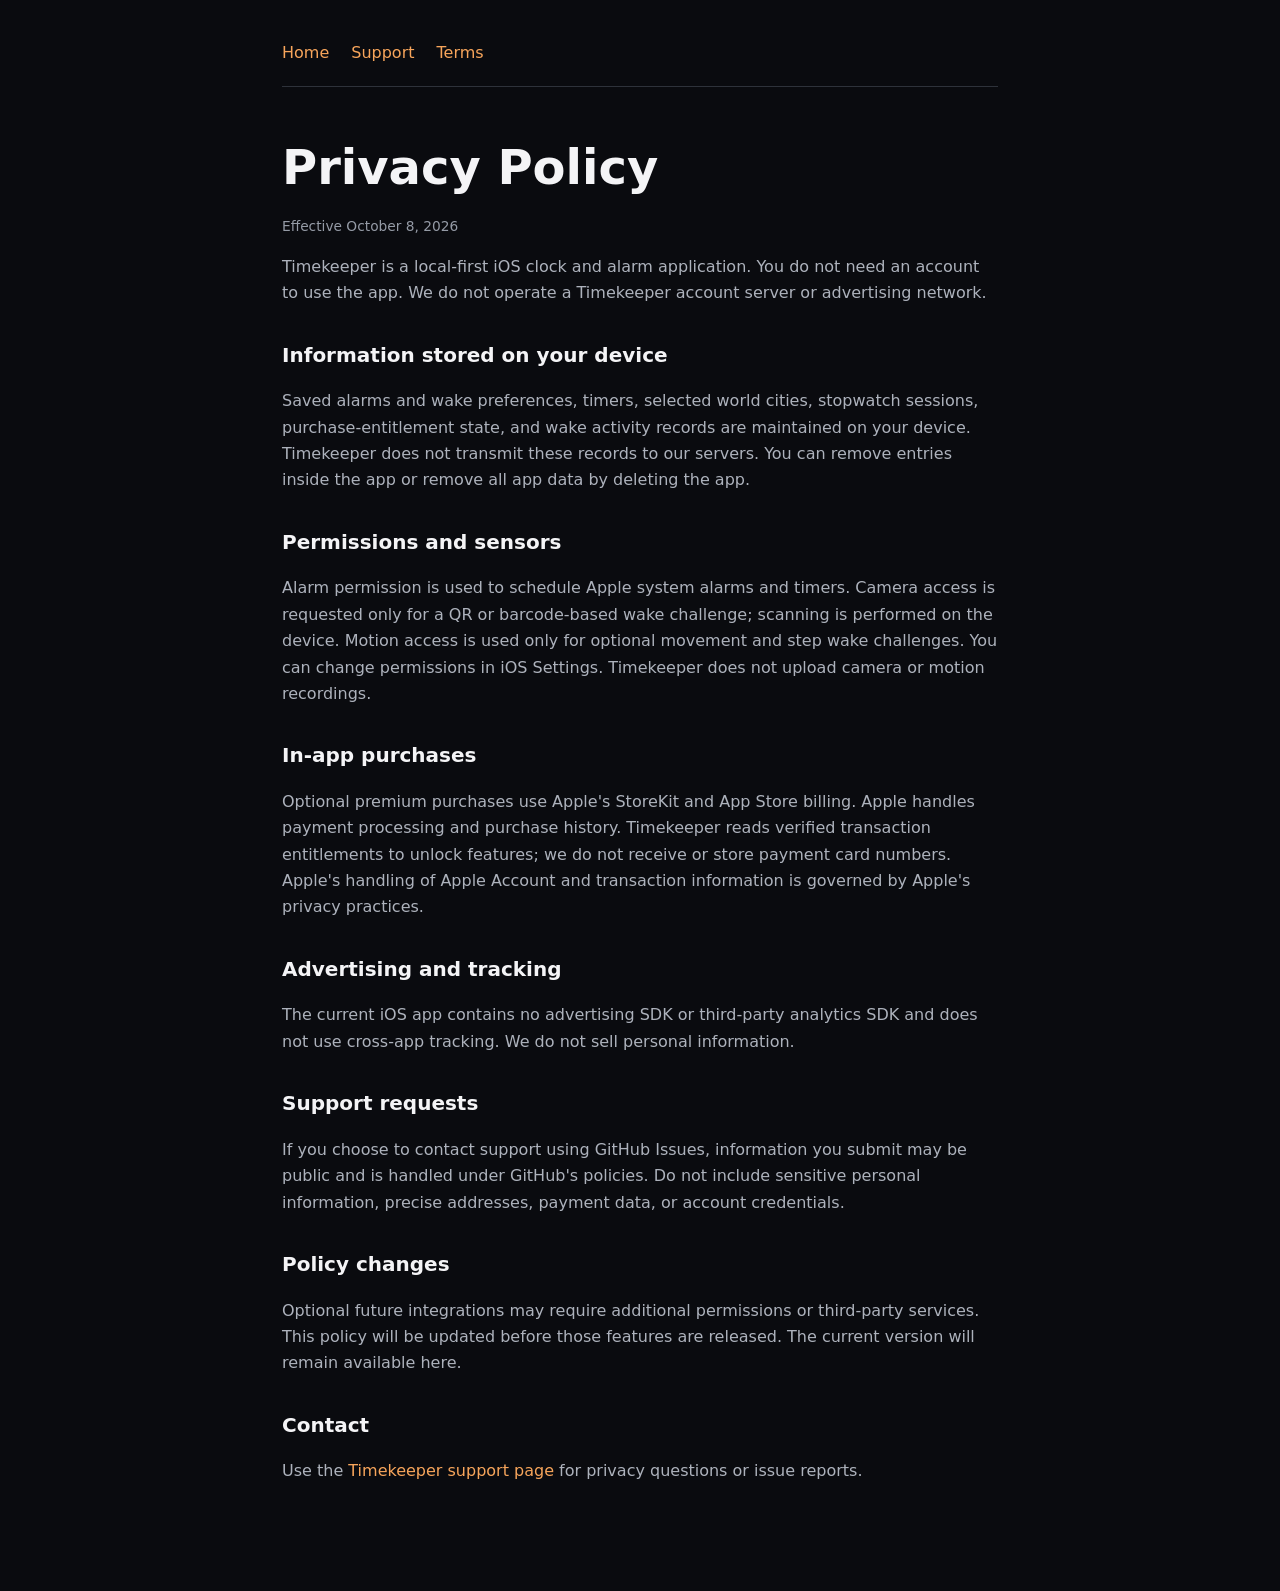
==== privacy.html @ b485f5c5 "Publish Timekeeper privacy terms and support pages" ====
<!doctype html><html lang="en"><head><meta charset="utf-8"><meta name="viewport" content="width=device-width,initial-scale=1"><title>Privacy Policy — Timekeeper</title><link rel="stylesheet" href="style.css"></head><body><main>
<nav><a href="index.html">Home</a><a href="support.html">Support</a><a href="terms.html">Terms</a></nav>
<h1>Privacy Policy</h1><p class="small">Effective October 8, 2026</p>
<p>Timekeeper is a local-first iOS clock and alarm application. You do not need an account to use the app. We do not operate a Timekeeper account server or advertising network.</p>
<h2>Information stored on your device</h2>
<p>Saved alarms and wake preferences, timers, selected world cities, stopwatch sessions, purchase-entitlement state, and wake activity records are maintained on your device. Timekeeper does not transmit these records to our servers. You can remove entries inside the app or remove all app data by deleting the app.</p>
<h2>Permissions and sensors</h2>
<p>Alarm permission is used to schedule Apple system alarms and timers. Camera access is requested only for a QR or barcode-based wake challenge; scanning is performed on the device. Motion access is used only for optional movement and step wake challenges. You can change permissions in iOS Settings. Timekeeper does not upload camera or motion recordings.</p>
<h2>In-app purchases</h2>
<p>Optional premium purchases use Apple's StoreKit and App Store billing. Apple handles payment processing and purchase history. Timekeeper reads verified transaction entitlements to unlock features; we do not receive or store payment card numbers. Apple's handling of Apple Account and transaction information is governed by Apple's privacy practices.</p>
<h2>Advertising and tracking</h2><p>The current iOS app contains no advertising SDK or third-party analytics SDK and does not use cross-app tracking. We do not sell personal information.</p>
<h2>Support requests</h2><p>If you choose to contact support using GitHub Issues, information you submit may be public and is handled under GitHub's policies. Do not include sensitive personal information, precise addresses, payment data, or account credentials.</p>
<h2>Policy changes</h2><p>Optional future integrations may require additional permissions or third-party services. This policy will be updated before those features are released. The current version will remain available here.</p>
<h2>Contact</h2><p>Use the <a href="support.html">Timekeeper support page</a> for privacy questions or issue reports.</p>
</main></body></html>
---- style.css ----
:root {color-scheme:dark;--bg:#0a0b0f;--panel:#15171c;--line:#2e323a;--text:#f4f4f6;--muted:#adb2bc;--sun:#f7a55b;}
*{box-sizing:border-box}
body{margin:0;background:var(--bg);color:var(--text);font:16px/1.65 -apple-system,BlinkMacSystemFont,system-ui,sans-serif}
main{max-width:760px;margin:0 auto;padding:40px 22px 90px}
nav{display:flex;gap:22px;flex-wrap:wrap;margin-bottom:54px;padding-bottom:20px;border-bottom:1px solid var(--line)}
a{color:var(--sun);text-decoration:none}a:hover{text-decoration:underline}
h1{font-size:clamp(2rem,5vw,3rem);line-height:1.12;margin:0 0 20px}h2{font-size:1.25rem;margin-top:32px}
p,li{color:var(--muted)}strong{color:var(--text)}
.card{background:var(--panel);border:1px solid var(--line);border-radius:18px;padding:20px;margin:20px 0}
.small{font-size:.86rem;color:#959ba6}
.brand{color:var(--sun);font-weight:700}
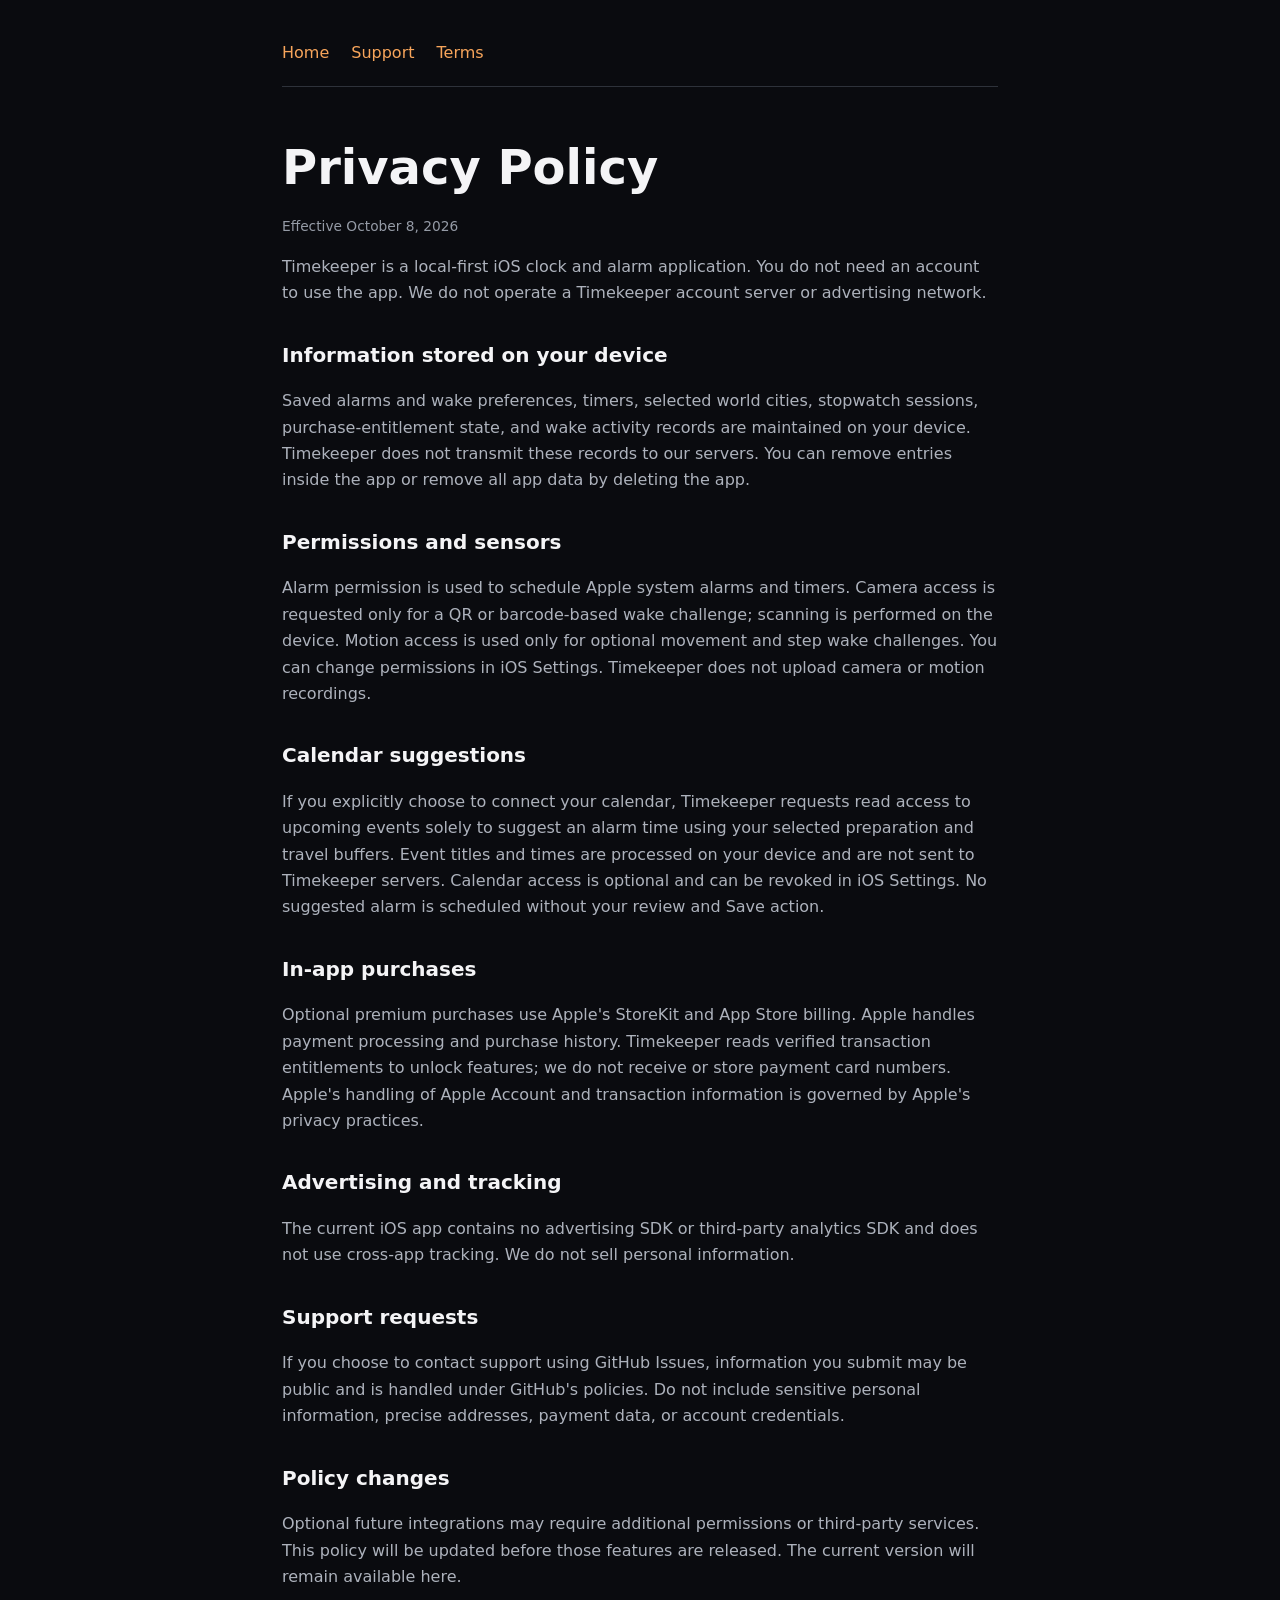
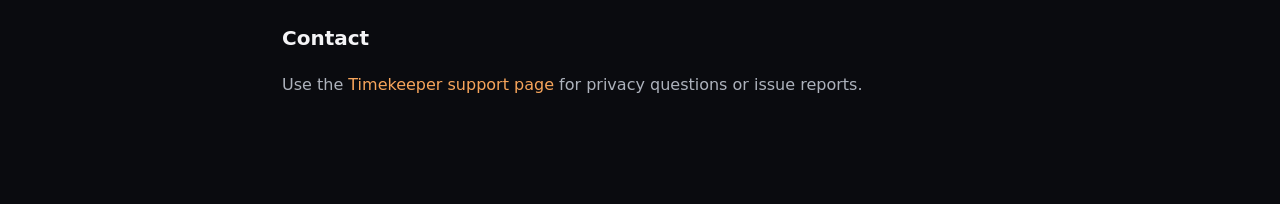
==== commit bc74fc6e: "Disclose optional on-device calendar suggestions" ====
--- a/privacy.html
+++ b/privacy.html
@@ -6,6 +6,7 @@
 <p>Saved alarms and wake preferences, timers, selected world cities, stopwatch sessions, purchase-entitlement state, and wake activity records are maintained on your device. Timekeeper does not transmit these records to our servers. You can remove entries inside the app or remove all app data by deleting the app.</p>
 <h2>Permissions and sensors</h2>
 <p>Alarm permission is used to schedule Apple system alarms and timers. Camera access is requested only for a QR or barcode-based wake challenge; scanning is performed on the device. Motion access is used only for optional movement and step wake challenges. You can change permissions in iOS Settings. Timekeeper does not upload camera or motion recordings.</p>
+<h2>Calendar suggestions</h2><p>If you explicitly choose to connect your calendar, Timekeeper requests read access to upcoming events solely to suggest an alarm time using your selected preparation and travel buffers. Event titles and times are processed on your device and are not sent to Timekeeper servers. Calendar access is optional and can be revoked in iOS Settings. No suggested alarm is scheduled without your review and Save action.</p>
 <h2>In-app purchases</h2>
 <p>Optional premium purchases use Apple's StoreKit and App Store billing. Apple handles payment processing and purchase history. Timekeeper reads verified transaction entitlements to unlock features; we do not receive or store payment card numbers. Apple's handling of Apple Account and transaction information is governed by Apple's privacy practices.</p>
 <h2>Advertising and tracking</h2><p>The current iOS app contains no advertising SDK or third-party analytics SDK and does not use cross-app tracking. We do not sell personal information.</p>
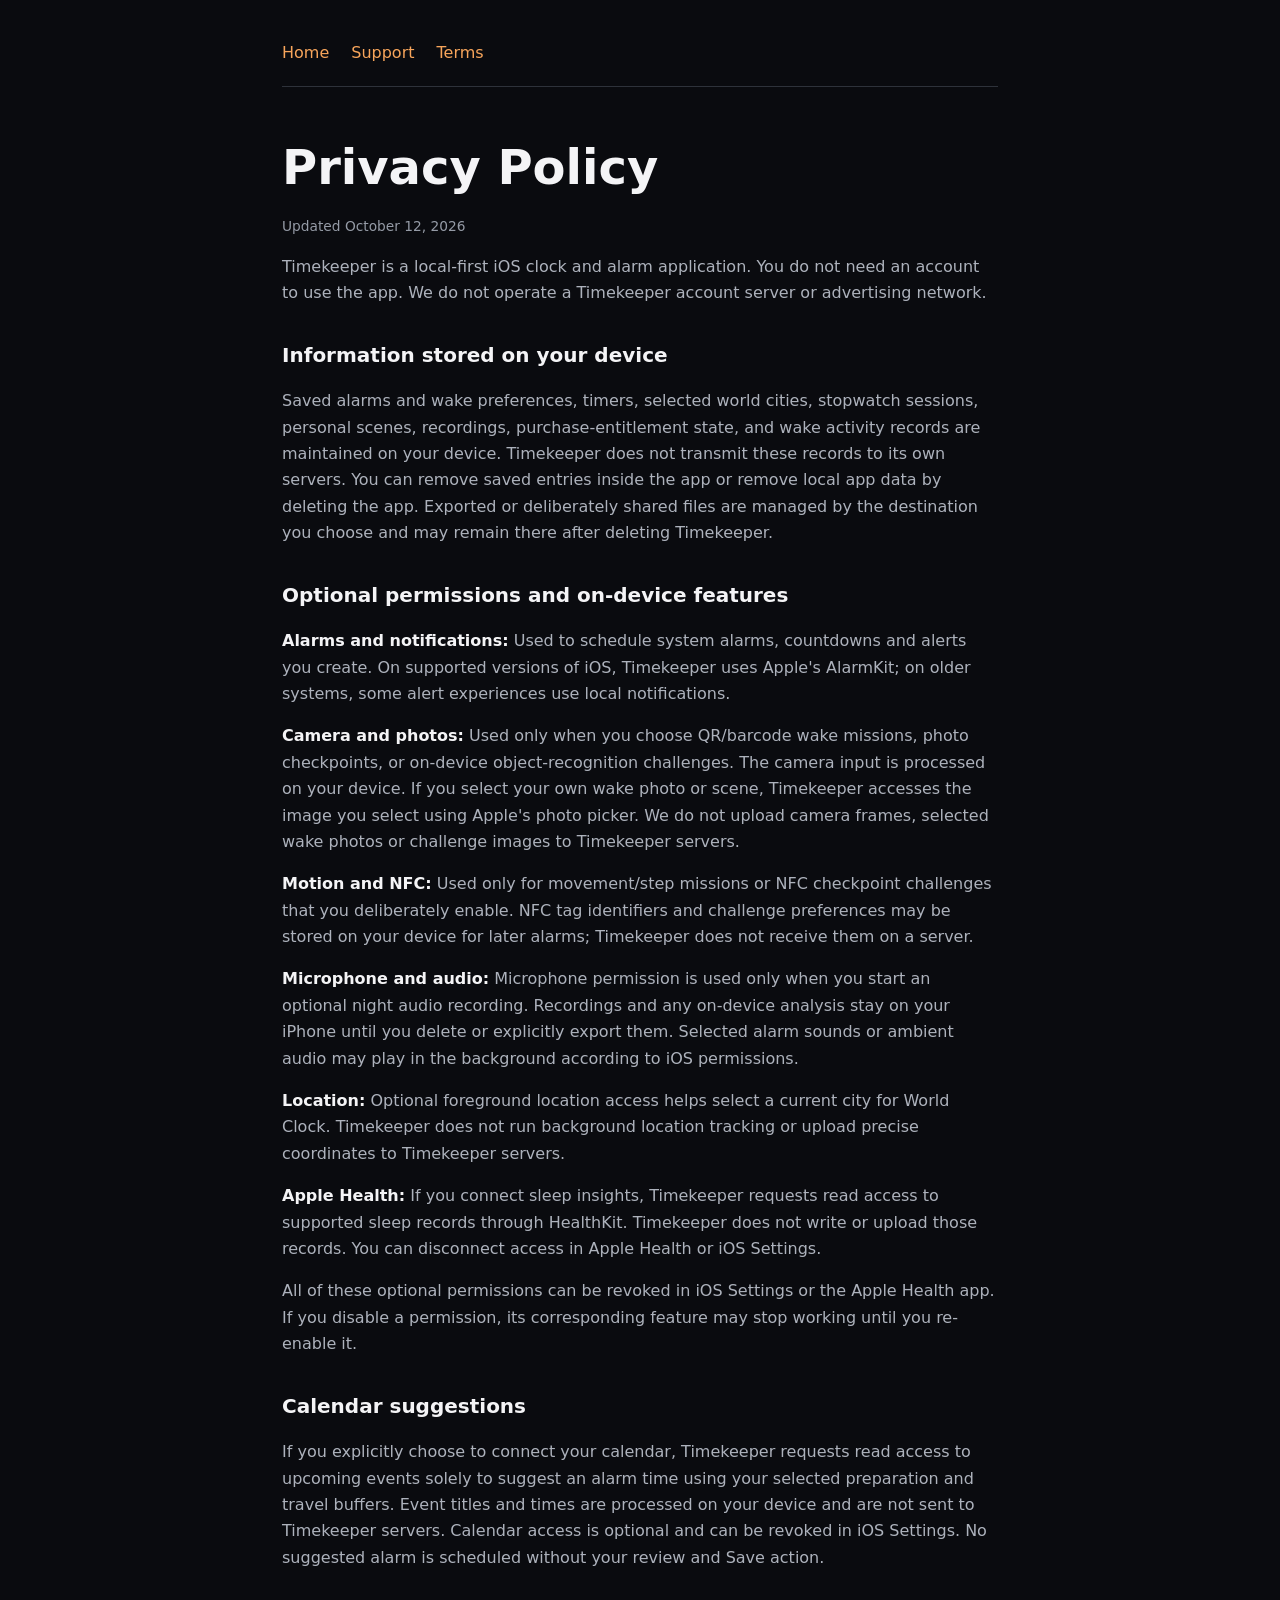
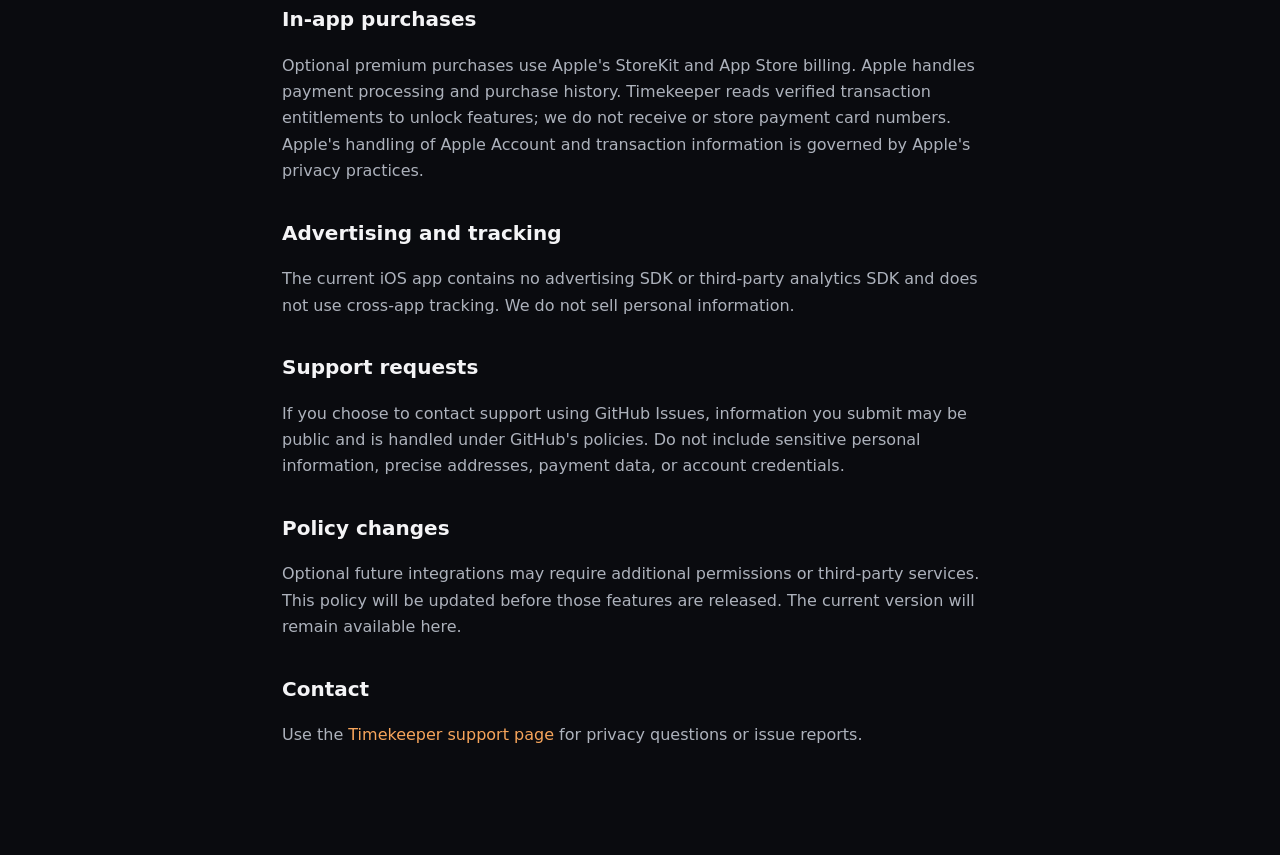
==== commit 3019706b: "Align Timekeeper privacy and alarm terms with optional features" ====
--- a/privacy.html
+++ b/privacy.html
@@ -1,11 +1,17 @@
-<!doctype html><html lang="en"><head><meta charset="utf-8"><meta name="viewport" content="width=device-width,initial-scale=1"><title>Privacy Policy — Timekeeper</title><link rel="stylesheet" href="style.css"></head><body><main>
+<!doctype html><html lang="en"><head><meta charset="utf-8"><meta name="viewport" content="width=device-width,initial-scale=1"><title>Privacy Policy — Timekeeper</title><link rel="icon" type="image/png" href="favicon.png"><link rel="apple-touch-icon" href="apple-touch-icon.png"><link rel="stylesheet" href="style.css"></head><body><main>
 <nav><a href="index.html">Home</a><a href="support.html">Support</a><a href="terms.html">Terms</a></nav>
-<h1>Privacy Policy</h1><p class="small">Effective October 8, 2026</p>
+<h1>Privacy Policy</h1><p class="small">Updated October 12, 2026</p>
 <p>Timekeeper is a local-first iOS clock and alarm application. You do not need an account to use the app. We do not operate a Timekeeper account server or advertising network.</p>
 <h2>Information stored on your device</h2>
-<p>Saved alarms and wake preferences, timers, selected world cities, stopwatch sessions, purchase-entitlement state, and wake activity records are maintained on your device. Timekeeper does not transmit these records to our servers. You can remove entries inside the app or remove all app data by deleting the app.</p>
-<h2>Permissions and sensors</h2>
-<p>Alarm permission is used to schedule Apple system alarms and timers. Camera access is requested only for a QR or barcode-based wake challenge; scanning is performed on the device. Motion access is used only for optional movement and step wake challenges. You can change permissions in iOS Settings. Timekeeper does not upload camera or motion recordings.</p>
+<p>Saved alarms and wake preferences, timers, selected world cities, stopwatch sessions, personal scenes, recordings, purchase-entitlement state, and wake activity records are maintained on your device. Timekeeper does not transmit these records to its own servers. You can remove saved entries inside the app or remove local app data by deleting the app. Exported or deliberately shared files are managed by the destination you choose and may remain there after deleting Timekeeper.</p>
+<h2>Optional permissions and on-device features</h2>
+<p><strong>Alarms and notifications:</strong> Used to schedule system alarms, countdowns and alerts you create. On supported versions of iOS, Timekeeper uses Apple's AlarmKit; on older systems, some alert experiences use local notifications.</p>
+<p><strong>Camera and photos:</strong> Used only when you choose QR/barcode wake missions, photo checkpoints, or on-device object-recognition challenges. The camera input is processed on your device. If you select your own wake photo or scene, Timekeeper accesses the image you select using Apple's photo picker. We do not upload camera frames, selected wake photos or challenge images to Timekeeper servers.</p>
+<p><strong>Motion and NFC:</strong> Used only for movement/step missions or NFC checkpoint challenges that you deliberately enable. NFC tag identifiers and challenge preferences may be stored on your device for later alarms; Timekeeper does not receive them on a server.</p>
+<p><strong>Microphone and audio:</strong> Microphone permission is used only when you start an optional night audio recording. Recordings and any on-device analysis stay on your iPhone until you delete or explicitly export them. Selected alarm sounds or ambient audio may play in the background according to iOS permissions.</p>
+<p><strong>Location:</strong> Optional foreground location access helps select a current city for World Clock. Timekeeper does not run background location tracking or upload precise coordinates to Timekeeper servers.</p>
+<p><strong>Apple Health:</strong> If you connect sleep insights, Timekeeper requests read access to supported sleep records through HealthKit. Timekeeper does not write or upload those records. You can disconnect access in Apple Health or iOS Settings.</p>
+<p>All of these optional permissions can be revoked in iOS Settings or the Apple Health app. If you disable a permission, its corresponding feature may stop working until you re-enable it.</p>
 <h2>Calendar suggestions</h2><p>If you explicitly choose to connect your calendar, Timekeeper requests read access to upcoming events solely to suggest an alarm time using your selected preparation and travel buffers. Event titles and times are processed on your device and are not sent to Timekeeper servers. Calendar access is optional and can be revoked in iOS Settings. No suggested alarm is scheduled without your review and Save action.</p>
 <h2>In-app purchases</h2>
 <p>Optional premium purchases use Apple's StoreKit and App Store billing. Apple handles payment processing and purchase history. Timekeeper reads verified transaction entitlements to unlock features; we do not receive or store payment card numbers. Apple's handling of Apple Account and transaction information is governed by Apple's privacy practices.</p>
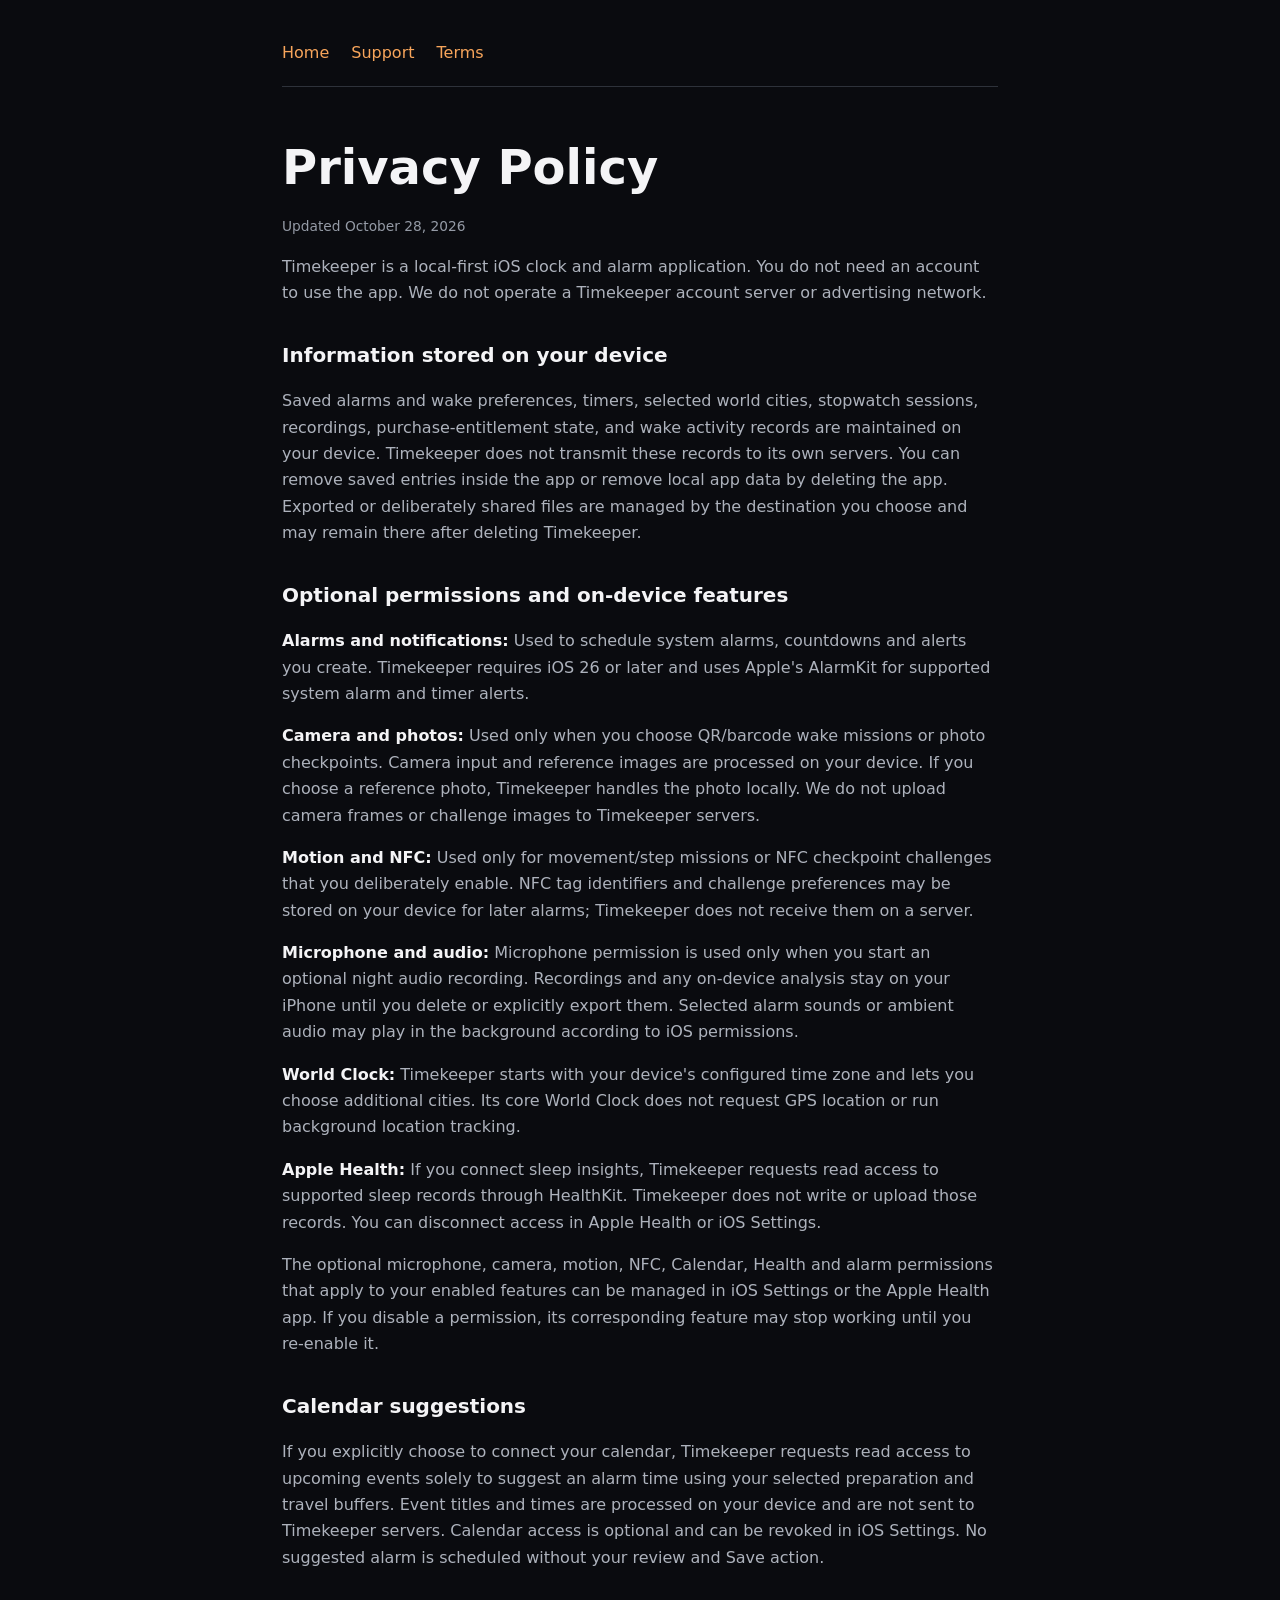
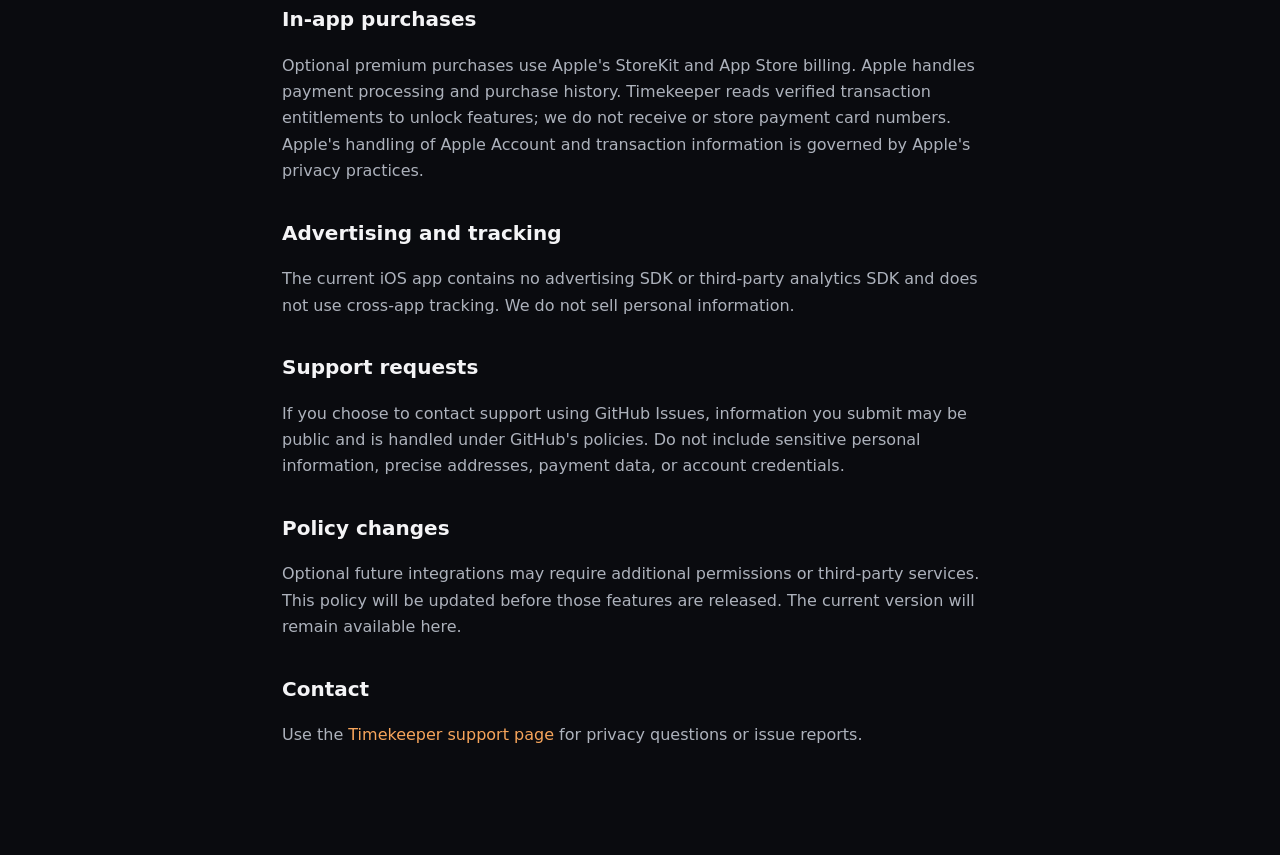
==== commit d79ac6de: "Align public privacy copy with shipped iOS 26 requirements and verified features" ====
--- a/privacy.html
+++ b/privacy.html
@@ -1,17 +1,17 @@
 <!doctype html><html lang="en"><head><meta charset="utf-8"><meta name="viewport" content="width=device-width,initial-scale=1"><title>Privacy Policy — Timekeeper</title><link rel="icon" type="image/png" href="favicon.png"><link rel="apple-touch-icon" href="apple-touch-icon.png"><link rel="stylesheet" href="style.css"></head><body><main>
 <nav><a href="index.html">Home</a><a href="support.html">Support</a><a href="terms.html">Terms</a></nav>
-<h1>Privacy Policy</h1><p class="small">Updated October 12, 2026</p>
+<h1>Privacy Policy</h1><p class="small">Updated October 28, 2026</p>
 <p>Timekeeper is a local-first iOS clock and alarm application. You do not need an account to use the app. We do not operate a Timekeeper account server or advertising network.</p>
 <h2>Information stored on your device</h2>
-<p>Saved alarms and wake preferences, timers, selected world cities, stopwatch sessions, personal scenes, recordings, purchase-entitlement state, and wake activity records are maintained on your device. Timekeeper does not transmit these records to its own servers. You can remove saved entries inside the app or remove local app data by deleting the app. Exported or deliberately shared files are managed by the destination you choose and may remain there after deleting Timekeeper.</p>
+<p>Saved alarms and wake preferences, timers, selected world cities, stopwatch sessions, recordings, purchase-entitlement state, and wake activity records are maintained on your device. Timekeeper does not transmit these records to its own servers. You can remove saved entries inside the app or remove local app data by deleting the app. Exported or deliberately shared files are managed by the destination you choose and may remain there after deleting Timekeeper.</p>
 <h2>Optional permissions and on-device features</h2>
-<p><strong>Alarms and notifications:</strong> Used to schedule system alarms, countdowns and alerts you create. On supported versions of iOS, Timekeeper uses Apple's AlarmKit; on older systems, some alert experiences use local notifications.</p>
-<p><strong>Camera and photos:</strong> Used only when you choose QR/barcode wake missions, photo checkpoints, or on-device object-recognition challenges. The camera input is processed on your device. If you select your own wake photo or scene, Timekeeper accesses the image you select using Apple's photo picker. We do not upload camera frames, selected wake photos or challenge images to Timekeeper servers.</p>
+<p><strong>Alarms and notifications:</strong> Used to schedule system alarms, countdowns and alerts you create. Timekeeper requires iOS 26 or later and uses Apple's AlarmKit for supported system alarm and timer alerts.</p>
+<p><strong>Camera and photos:</strong> Used only when you choose QR/barcode wake missions or photo checkpoints. Camera input and reference images are processed on your device. If you choose a reference photo, Timekeeper handles the photo locally. We do not upload camera frames or challenge images to Timekeeper servers.</p>
 <p><strong>Motion and NFC:</strong> Used only for movement/step missions or NFC checkpoint challenges that you deliberately enable. NFC tag identifiers and challenge preferences may be stored on your device for later alarms; Timekeeper does not receive them on a server.</p>
 <p><strong>Microphone and audio:</strong> Microphone permission is used only when you start an optional night audio recording. Recordings and any on-device analysis stay on your iPhone until you delete or explicitly export them. Selected alarm sounds or ambient audio may play in the background according to iOS permissions.</p>
-<p><strong>Location:</strong> Optional foreground location access helps select a current city for World Clock. Timekeeper does not run background location tracking or upload precise coordinates to Timekeeper servers.</p>
+<p><strong>World Clock:</strong> Timekeeper starts with your device's configured time zone and lets you choose additional cities. Its core World Clock does not request GPS location or run background location tracking.</p>
 <p><strong>Apple Health:</strong> If you connect sleep insights, Timekeeper requests read access to supported sleep records through HealthKit. Timekeeper does not write or upload those records. You can disconnect access in Apple Health or iOS Settings.</p>
-<p>All of these optional permissions can be revoked in iOS Settings or the Apple Health app. If you disable a permission, its corresponding feature may stop working until you re-enable it.</p>
+<p>The optional microphone, camera, motion, NFC, Calendar, Health and alarm permissions that apply to your enabled features can be managed in iOS Settings or the Apple Health app. If you disable a permission, its corresponding feature may stop working until you re-enable it.</p>
 <h2>Calendar suggestions</h2><p>If you explicitly choose to connect your calendar, Timekeeper requests read access to upcoming events solely to suggest an alarm time using your selected preparation and travel buffers. Event titles and times are processed on your device and are not sent to Timekeeper servers. Calendar access is optional and can be revoked in iOS Settings. No suggested alarm is scheduled without your review and Save action.</p>
 <h2>In-app purchases</h2>
 <p>Optional premium purchases use Apple's StoreKit and App Store billing. Apple handles payment processing and purchase history. Timekeeper reads verified transaction entitlements to unlock features; we do not receive or store payment card numbers. Apple's handling of Apple Account and transaction information is governed by Apple's privacy practices.</p>
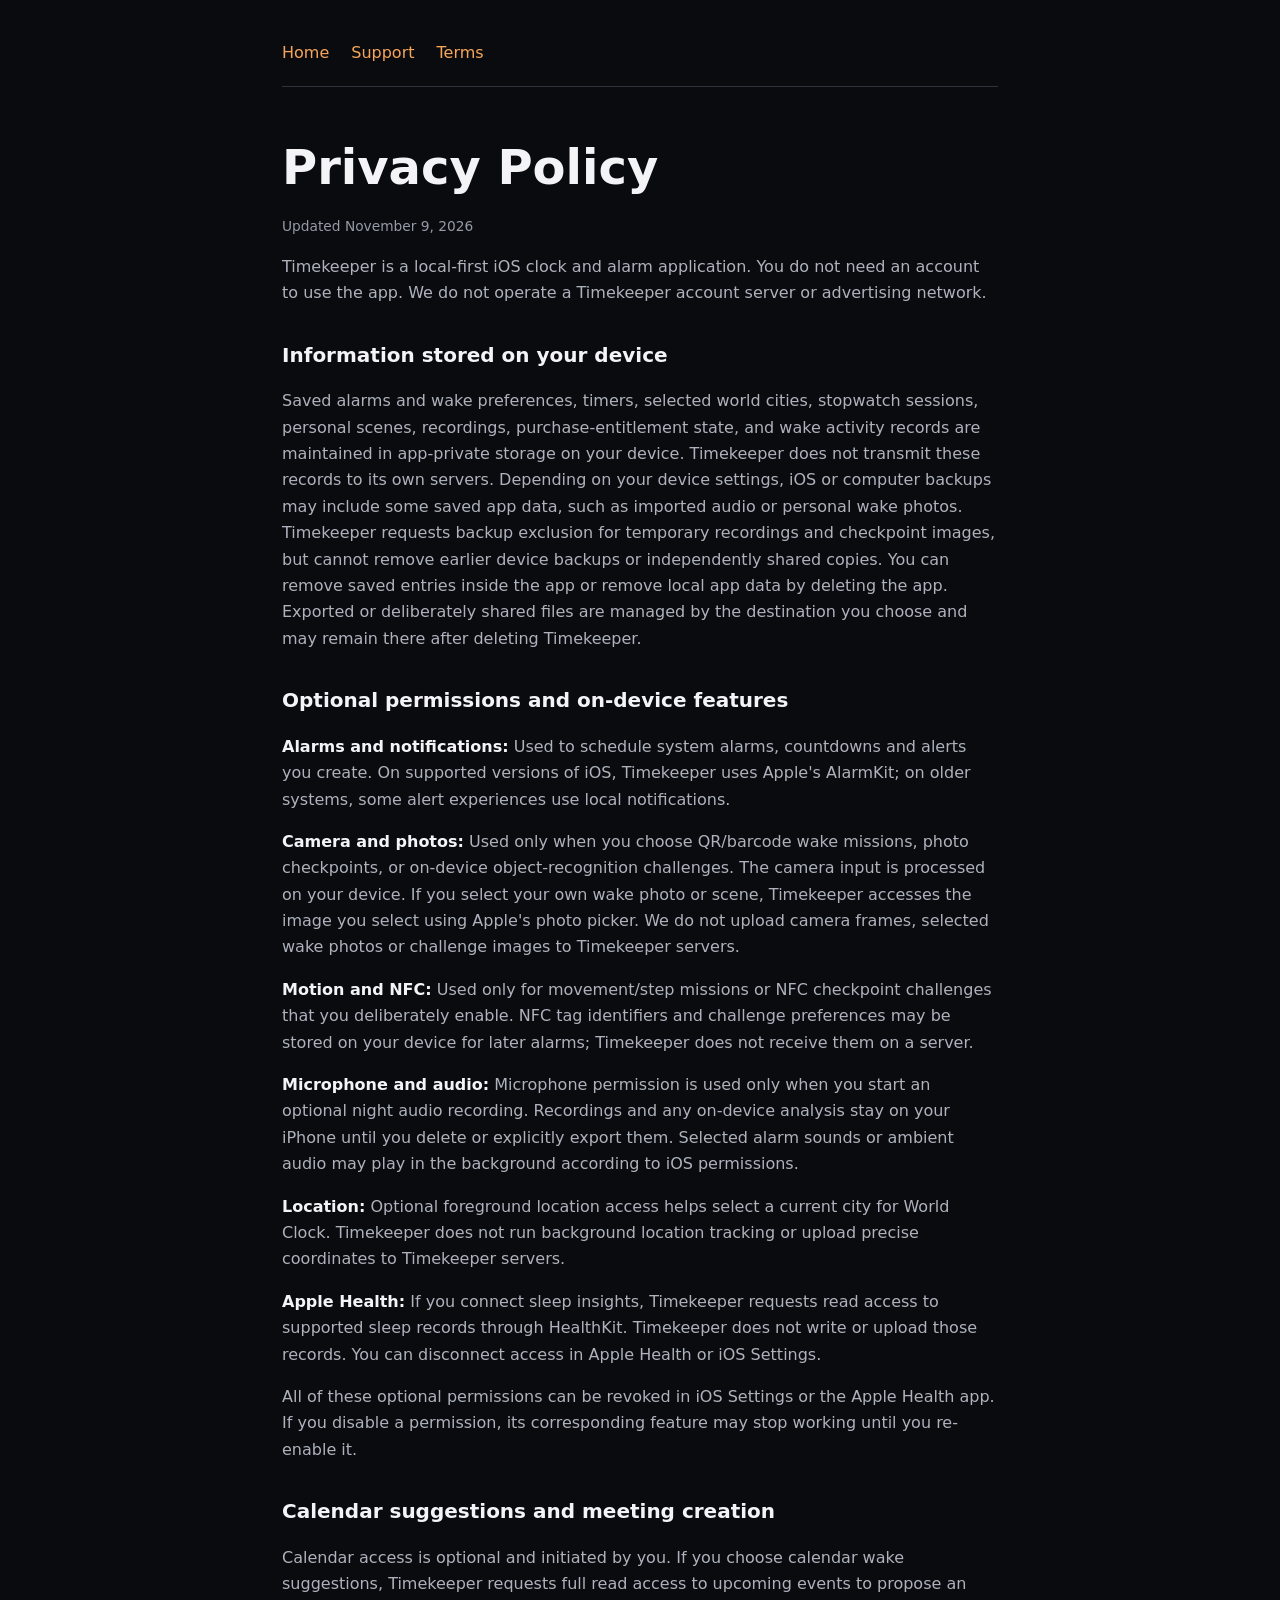
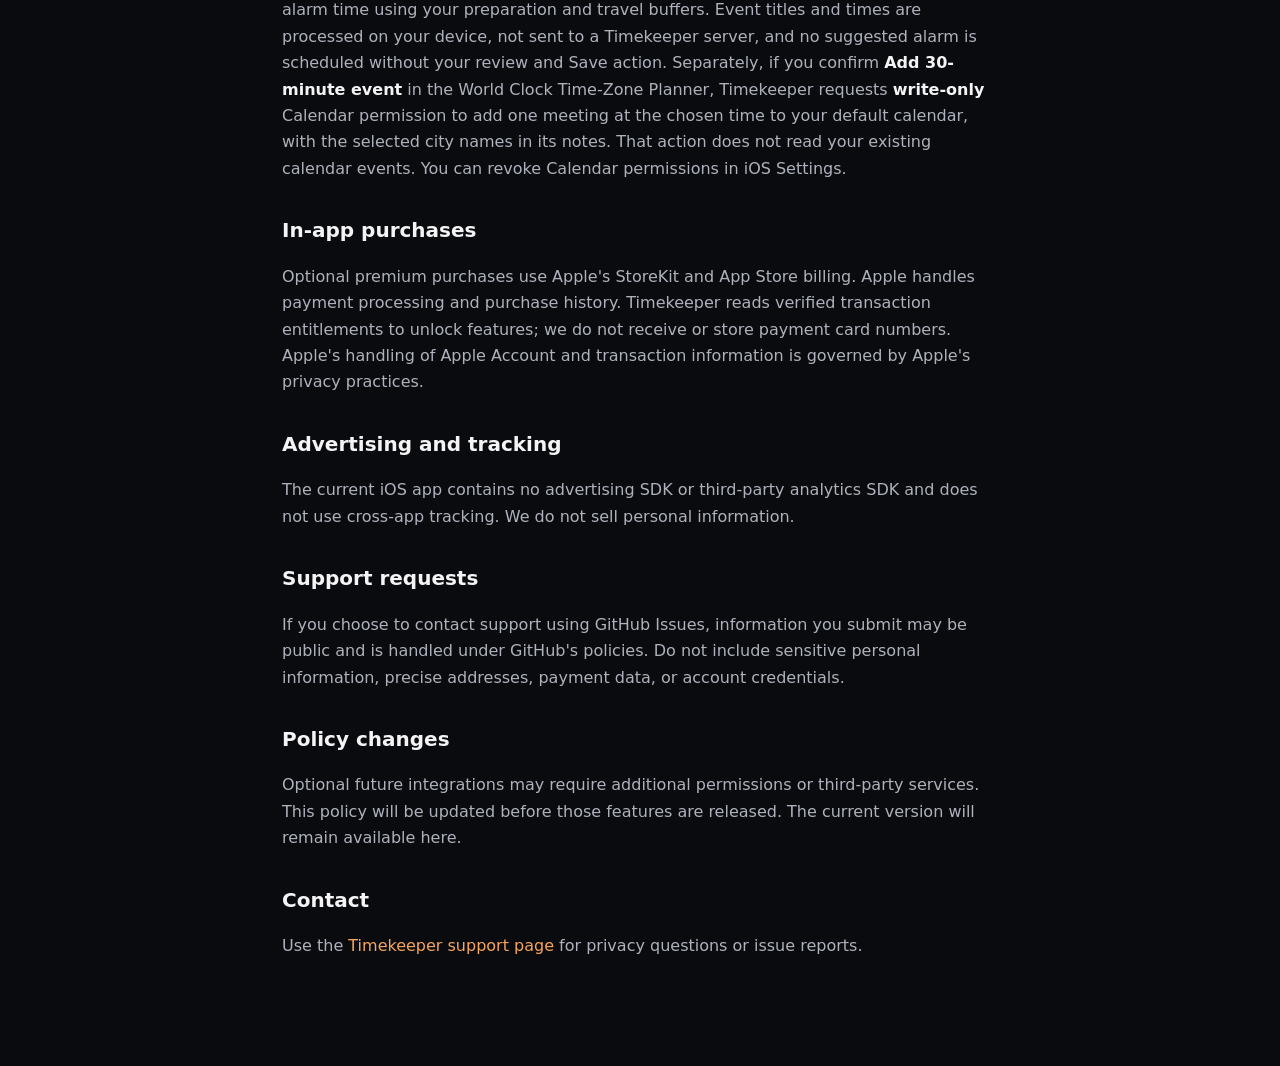
==== commit 536b43ab: "Correct Timekeeper calendar privacy and alarm status support guidance" ====
--- a/privacy.html
+++ b/privacy.html
@@ -1,18 +1,18 @@
 <!doctype html><html lang="en"><head><meta charset="utf-8"><meta name="viewport" content="width=device-width,initial-scale=1"><title>Privacy Policy — Timekeeper</title><link rel="icon" type="image/png" href="favicon.png"><link rel="apple-touch-icon" href="apple-touch-icon.png"><link rel="stylesheet" href="style.css"></head><body><main>
 <nav><a href="index.html">Home</a><a href="support.html">Support</a><a href="terms.html">Terms</a></nav>
-<h1>Privacy Policy</h1><p class="small">Updated October 28, 2026</p>
+<h1>Privacy Policy</h1><p class="small">Updated November 9, 2026</p>
 <p>Timekeeper is a local-first iOS clock and alarm application. You do not need an account to use the app. We do not operate a Timekeeper account server or advertising network.</p>
 <h2>Information stored on your device</h2>
-<p>Saved alarms and wake preferences, timers, selected world cities, stopwatch sessions, recordings, purchase-entitlement state, and wake activity records are maintained on your device. Timekeeper does not transmit these records to its own servers. You can remove saved entries inside the app or remove local app data by deleting the app. Exported or deliberately shared files are managed by the destination you choose and may remain there after deleting Timekeeper.</p>
+<p>Saved alarms and wake preferences, timers, selected world cities, stopwatch sessions, personal scenes, recordings, purchase-entitlement state, and wake activity records are maintained in app-private storage on your device. Timekeeper does not transmit these records to its own servers. Depending on your device settings, iOS or computer backups may include some saved app data, such as imported audio or personal wake photos. Timekeeper requests backup exclusion for temporary recordings and checkpoint images, but cannot remove earlier device backups or independently shared copies. You can remove saved entries inside the app or remove local app data by deleting the app. Exported or deliberately shared files are managed by the destination you choose and may remain there after deleting Timekeeper.</p>
 <h2>Optional permissions and on-device features</h2>
-<p><strong>Alarms and notifications:</strong> Used to schedule system alarms, countdowns and alerts you create. Timekeeper requires iOS 26 or later and uses Apple's AlarmKit for supported system alarm and timer alerts.</p>
-<p><strong>Camera and photos:</strong> Used only when you choose QR/barcode wake missions or photo checkpoints. Camera input and reference images are processed on your device. If you choose a reference photo, Timekeeper handles the photo locally. We do not upload camera frames or challenge images to Timekeeper servers.</p>
+<p><strong>Alarms and notifications:</strong> Used to schedule system alarms, countdowns and alerts you create. On supported versions of iOS, Timekeeper uses Apple's AlarmKit; on older systems, some alert experiences use local notifications.</p>
+<p><strong>Camera and photos:</strong> Used only when you choose QR/barcode wake missions, photo checkpoints, or on-device object-recognition challenges. The camera input is processed on your device. If you select your own wake photo or scene, Timekeeper accesses the image you select using Apple's photo picker. We do not upload camera frames, selected wake photos or challenge images to Timekeeper servers.</p>
 <p><strong>Motion and NFC:</strong> Used only for movement/step missions or NFC checkpoint challenges that you deliberately enable. NFC tag identifiers and challenge preferences may be stored on your device for later alarms; Timekeeper does not receive them on a server.</p>
 <p><strong>Microphone and audio:</strong> Microphone permission is used only when you start an optional night audio recording. Recordings and any on-device analysis stay on your iPhone until you delete or explicitly export them. Selected alarm sounds or ambient audio may play in the background according to iOS permissions.</p>
-<p><strong>World Clock:</strong> Timekeeper starts with your device's configured time zone and lets you choose additional cities. Its core World Clock does not request GPS location or run background location tracking.</p>
+<p><strong>Location:</strong> Optional foreground location access helps select a current city for World Clock. Timekeeper does not run background location tracking or upload precise coordinates to Timekeeper servers.</p>
 <p><strong>Apple Health:</strong> If you connect sleep insights, Timekeeper requests read access to supported sleep records through HealthKit. Timekeeper does not write or upload those records. You can disconnect access in Apple Health or iOS Settings.</p>
-<p>The optional microphone, camera, motion, NFC, Calendar, Health and alarm permissions that apply to your enabled features can be managed in iOS Settings or the Apple Health app. If you disable a permission, its corresponding feature may stop working until you re-enable it.</p>
-<h2>Calendar suggestions</h2><p>If you explicitly choose to connect your calendar, Timekeeper requests read access to upcoming events solely to suggest an alarm time using your selected preparation and travel buffers. Event titles and times are processed on your device and are not sent to Timekeeper servers. Calendar access is optional and can be revoked in iOS Settings. No suggested alarm is scheduled without your review and Save action.</p>
+<p>All of these optional permissions can be revoked in iOS Settings or the Apple Health app. If you disable a permission, its corresponding feature may stop working until you re-enable it.</p>
+<h2>Calendar suggestions and meeting creation</h2><p>Calendar access is optional and initiated by you. If you choose calendar wake suggestions, Timekeeper requests full read access to upcoming events to propose an alarm time using your preparation and travel buffers. Event titles and times are processed on your device, not sent to a Timekeeper server, and no suggested alarm is scheduled without your review and Save action. Separately, if you confirm <strong>Add 30-minute event</strong> in the World Clock Time-Zone Planner, Timekeeper requests <strong>write-only</strong> Calendar permission to add one meeting at the chosen time to your default calendar, with the selected city names in its notes. That action does not read your existing calendar events. You can revoke Calendar permissions in iOS Settings.</p>
 <h2>In-app purchases</h2>
 <p>Optional premium purchases use Apple's StoreKit and App Store billing. Apple handles payment processing and purchase history. Timekeeper reads verified transaction entitlements to unlock features; we do not receive or store payment card numbers. Apple's handling of Apple Account and transaction information is governed by Apple's privacy practices.</p>
 <h2>Advertising and tracking</h2><p>The current iOS app contains no advertising SDK or third-party analytics SDK and does not use cross-app tracking. We do not sell personal information.</p>
